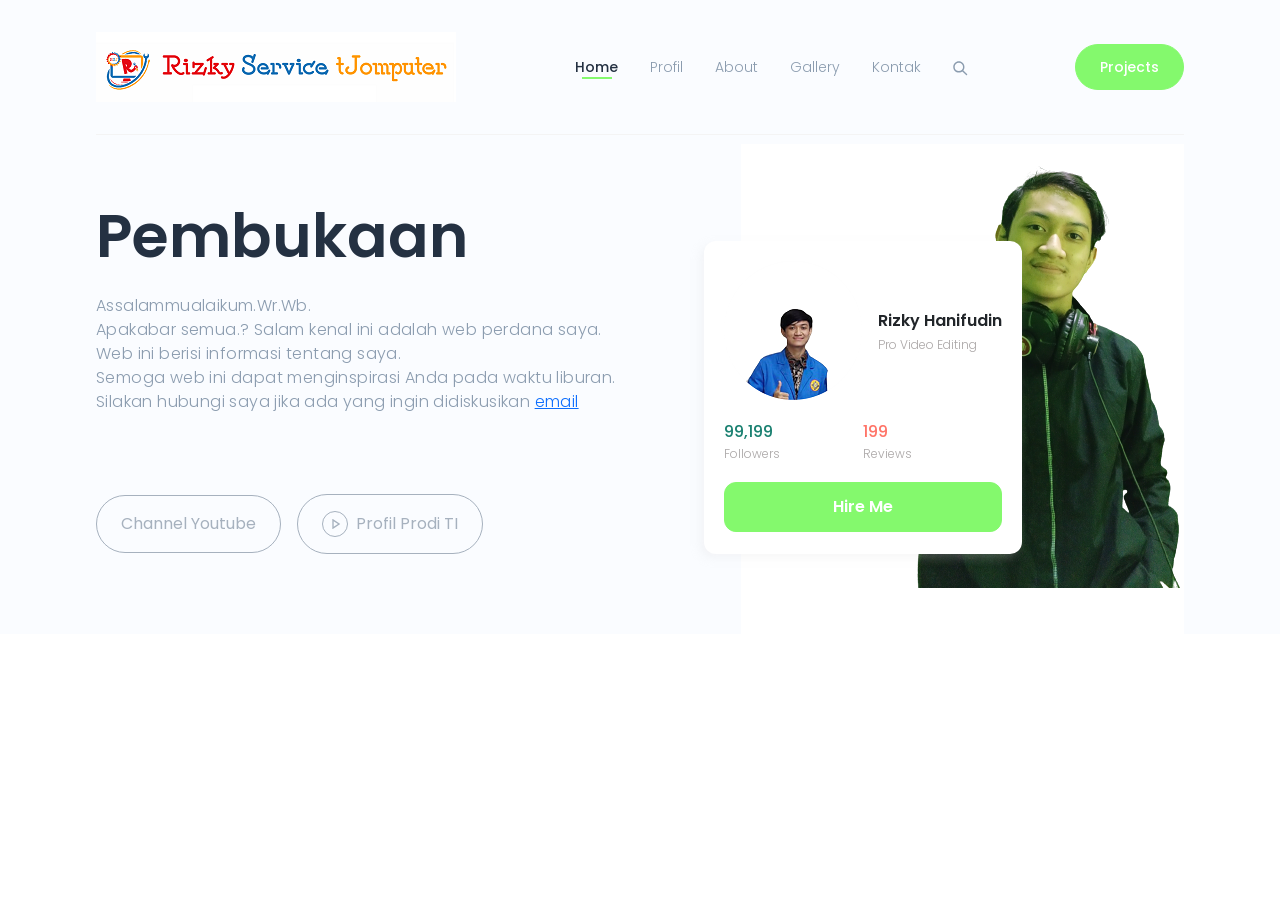
==== index.html @ ebbc7459 "Add files via upload" ====
<!DOCTYPE html>
  <html lang="en">
    <head>
      <meta charset="UTF-8" />
      <meta name="viewport" content="width=device-width, initial-scale=1.0" />
      <title>Home | Rizky Hanifudin</title>
      <link href="https://cdn.jsdelivr.net/npm/bootstrap@5.0.0-beta2/dist/css/bootstrap.min.css" rel="stylesheet" integrity="sha384-BmbxuPwQa2lc/FVzBcNJ7UAyJxM6wuqIj61tLrc4wSX0szH/Ev+nYRRuWlolflfl" crossorigin="anonymous">
      <link rel="icon" href="image/favicon.png" type="image/png" sizes="16x16">
    </head>
    <body>
       <section class="h-100 w-100" style="
				box-sizing: border-box;
				position: relative;
				background-color: #FAFCFF;
			">
    <style>
      @import url("https://fonts.googleapis.com/css2?family=Poppins:ital,wght@0,100;0,200;0,300;0,400;0,500;0,600;0,700;0,800;0,900;1,100;1,200;1,300;1,400;1,500;1,600;1,700;1,800;1,900&display=swap");

      .header-3-3 .modal-backdrop.show {
        background-color: #000;
        opacity: 0.6;
      }

      .header-3-3 .modal-item.modal {
        top: 2rem;
      }

      .header-3-3 .navbar {
        padding: 2rem 2rem;
      }

      .header-3-3 .navbar-light .navbar-nav .nav-link {
        font: 300 0.875rem/1.5rem Poppins, sans-serif;
        color: #8B9CAF;
        padding: 0rem 1.25rem 0rem 0rem;
        margin-right: 0;
        margin-left: 0;
      }

      .header-3-3 .navbar-light .navbar-nav .nav-link:hover {
        font: 500 0.875rem/1.5rem Poppins, sans-serif;
        color: #243142;
      }

      .header-3-3 .navbar-light .navbar-nav .active {
        position: relative;
        width: fit-content;
      }

      .header-3-3 .navbar-light .navbar-nav .active>.nav-link,
      .header-3-3 .navbar-light .navbar-nav .nav-link.active,
      .header-3-3 .navbar-light .navbar-nav .nav-link.show,
      .header-3-3 .navbar-light .navbar-nav .show>.nav-link {
        font-weight: 500;
      }

      .header-3-3 .navbar-light .navbar-toggler-icon {
        background-image: urlurl("data:image/svg+xml,%3csvg xmlns='http://www.w3.org/2000/svg' viewBox='0 0 30 30'%3e%3cpath stroke='rgba%280, 0, 0, 0.55%29' stroke-linecap='round' stroke-miterlimit='10' stroke-width='2' d='M4 7h22M4 15h22M4 23h22'/%3e%3c/svg%3e");
      }

      .header-3-3 .btn:focus,
      .header-3-3 .btn:active {
        outline: none !important;
      }

      .header-3-3 .btn-fill {
        font: 500 0.875rem/1.25rem Poppins, sans-serif;
        border: 1px solid #84f96d;
        background-color: #84f96d;
        border-radius: 999px;
        padding: 0.75rem 1.5rem;
        transition: 0.3s;
      }

      .header-3-3 .btn-fill:hover {
        background-color: #84f96d;
        border: 1px solid #000000;
      }

      .header-3-3 .btn-no-fill {
        font: 500 0.875rem/1.25rem Poppins, sans-serif;
        color: #8B9CAF;
        padding: 0.75rem 2rem;
      }

      .header-3-3 .btn-no-fill:hover {
        color: #243142;
      }

      .header-3-3 .modal-item .modal-dialog .modal-content {
        border-radius: 8px;
      }

      .header-3-3 .responsive li {
        padding: 1rem;
      }

      .header-3-3 .hr {
        padding-left: 2rem;
        padding-right: 2rem;
      }

      .header-3-3 .hero {
        padding: 4rem 2rem;
      }

      .header-3-3 .left-column {
        margin-bottom: 0.75rem;
        width: 100%;
      }

      .header-3-3 .title-text-big {
        font: 600 2.25rem / normal Poppins, sans-serif;
        margin-bottom: 1.25rem;
        color: #243142;
      }

      .header-3-3 .text-caption {
        font: 300 1rem/1.5rem Poppins, sans-serif;
        letter-spacing: 0.025em;
        color: #8B9CAF;
        margin-bottom: 5rem;
      }

      .header-3-3 .btn-get {
        font: 600 1rem/1.5rem Poppins, sans-serif;
        padding: 1rem 2rem;
        border-radius: 999px;
        border: 1px solid #84f96d;
        background-color: #84f96d;
        transition: 0.3s;
      }

      .header-3-3 .btn-get:hover {
        background-color: #000000;
        border: 1px solid #000000;
      }

      .header-3-3 .btn-outline {
        font: 400 1rem/1.5rem Poppins, sans-serif;
        padding: 1rem 1.5rem;
        border-radius: 999px;
        background-color: transparent;
        border: 1px solid #A6B1BE;
        color: #A6B1BE;
        transition: 0.3s;
      }

      .header-3-3 .btn-outline:hover {
        border: 1px solid #000000;
        color: #000000;
      }

      .header-3-3 .btn-outline:hover div path {
        fill: #000000;
      }

      .header-3-3 .btn-outline:hover div rect {
        stroke: #000000;
      }

      .header-3-3 .right-column {
        width: 100%;
      }

      .header-3-3 .hero-right {
        right: 2rem;
        bottom: 0;
      }

      .header-3-3 .card-outer {
        padding-left: 0;
        z-index: 1;
      }

      .header-3-3 .card {
        transition: 0.4s;
        top: 0px;
        left: 0px;
        background-color: #FFFFFF;
        padding: 1.25rem;
        border-radius: 0.75rem;
        width: 100%;
        margin-top: 2.5rem;
        box-shadow: -4px 4px 10px 0px rgba(224, 224, 224, 0.25);
      }

      .header-3-3 .card:hover {
        top: -3px;
        left: -3px;
        transition: 0.4s;
        box-shadow: -4px 8px 15px 0px rgba(167, 167, 167, 0.25);
      }

      .header-3-3 .card-name {
        font: 600 1rem/1.5rem Poppins, sans-serif;
        margin-bottom: 0.25rem;
      }

      .header-3-3 .card-job {
        font: 300 0.75rem/1rem Poppins, sans-serif;
        color: #aaa6a6;
        margin-bottom: 0;
      }

      .header-3-3 .card-price-left {
        font: 500 1rem/1.5rem Poppins, sans-serif;
        margin-bottom: 0.125rem;
        color: #1B8171;
      }

      .header-3-3 .card-caption {
        font: 300 0.75rem/1rem Poppins, sans-serif;
        color: #aaa6a6;
        margin-bottom: 0;
      }

      .header-3-3 .card-price-right {
        font: 500 1rem/1.5rem Poppins, sans-serif;
        margin-bottom: 0.125rem;
        color: #FF7468;
      }

      .header-3-3 .btn-hire {
        font: 600 1rem/1.5rem Poppins, sans-serif;
        padding: 0.75rem 4rem;
        border-radius: 0.75rem;
        margin-bottom: 0.125rem;
        border: 1px solid #84f96d;
        background-color: #84f96d;
        transition: 0.3s;
      }

      .header-3-3 .btn-hire:hover {
        background-color: #000000;
        border: 1px solid #000000;
      }

      .header-3-3 .form {
        border-radius: 999px;
        background-color: #eef4fd;
        box-sizing: border-box;
        font-size: 14px;
        padding: 0rem 1rem;
        padding-right: 0.5rem;
        outline: none;
      }

      .header-3-3 .form div input[type="text"] {
        background-color: #eef4fd;
        box-sizing: border-box;
        font-size: 14px;
        padding: 0rem 0.5rem;
        outline: none;
        width: 100%;
      }

      .header-3-3 .center-search {
        bottom: 0.5rem;
      }

      @media (min-width: 576px) {
        .header-3-3 .modal-item .modal-dialog {
          max-width: 95%;
          border-radius: 12px;
        }

        .header-3-3 .navbar {
          padding: 2rem;
        }

        .header-3-3 .title-text-big {
          font-size: 3rem;
          line-height: 1.2;
        }
      }

      @media (min-width: 768px) {
        .header-3-3 .navbar {
          padding: 2rem 4rem;
        }

        .header-3-3 .hr {
          padding-left: 4rem;
          padding-right: 4rem;
        }

        .header-3-3 .hero {
          padding: 4rem;
        }

        .header-3-3 .left-column {
          margin-bottom: 3rem;
        }

        .header-3-3 .hero-right {
          right: 4rem;
        }

        .header-3-3 .card {
          margin-left: auto;
          margin-top: 0;
        }
      }

      @media (min-width: 992px) {

        .header-3-3 .navbar-light .navbar-nav .active:before {
          content: "";
          position: absolute;
          margin-left: auto;
          margin-right: auto;
          left: 0;
          right: 0;
          text-align: center;
          bottom: 0;
          height: 0px;
          width: 80%;
          /* or 100px */
          border-bottom: 2px solid #84f96d;
        }

        .header-3-3 .navbar {
          padding: 2rem 6rem;
        }

        .header-3-3 .navbar-light .navbar-nav .nav-link {
          padding: 0;
          margin-right: 1rem;
          margin-left: 1rem;
        }

        .header-3-3 .navbar-light .navbar-nav .active:before {
          width: 40%;
        }

        .header-3-3 .hr {
          padding-left: 6rem;
          padding-right: 6rem;
        }

        .header-3-3 .hero {
          padding: 4rem 6rem 5rem;
        }

        .header-3-3 .left-column {
          width: 50%;
          margin-bottom: 0;
        }

        .header-3-3 .title-text-big {
          font-size: 3.75rem;
          line-height: 1.25;
        }

        .header-3-3 .right-column {
          width: 50%;
        }

        .header-3-3 .hero-right {
          right: 6rem;
        }

        .header-3-3 .card-outer {
          padding-left: 4rem;
        }

        .header-3-3 .center-search {
          left: 48%;
          top: 50%;
          bottom: auto;
          transform: translate(-48%, -50%);
        }

        .header-3-3 .form {
          width: 340px;
        }
      }

      @media (max-width: 1023px) {
        .header-3-3 .form div input[type="text"] {
          width: 100%;
        }
      }
    </style>
    <div class="header-3-3 container-xxl mx-auto p-0 position-relative" style="font-family: 'Poppins', sans-serif">
      <nav class="navbar navbar-expand-lg navbar-light">
        <a href="index.html">
          <img style="margin-right: 0.75rem"
            src="image/logo.png" alt="Logo Rizky Service tJomputer" />
        </a>
        <button class="navbar-toggler border-0" type="button" data-bs-toggle="modal" data-bs-target="#targetModal-item">
          <span class="navbar-toggler-icon"></span>
        </button>

        <div class="modal-item modal fade" id="targetModal-item" tabindex="-1" role="dialog"
          aria-labelledby="targetModalLabel" aria-hidden="true">
          <div class="modal-dialog" role="document">
            <div class="modal-content bg-white border-0">
              <div class="modal-header border-0" style="padding: 2rem; padding-bottom: 0">
                <a class="modal-title" id="targetModalLabel">
                  <img style="margin-top: 0.5rem"
                    src="image/logo.png"
                    alt="" />
                </a>
                <button type="button" class="close btn-close text-white" data-bs-dismiss="modal"
                  aria-label="Close"></button>
              </div>
              <div class="modal-body" style="padding: 2rem; padding-top: 0; padding-bottom: 0">
                <ul class="navbar-nav responsive me-auto mt-2 mt-lg-0">
                  <li class="nav-item active position-relative">
                    <a class="nav-link main" style="color: #243142;" href="index.html">Home</a>
                  </li>
                  <li class="nav-item position-relative">
                    <a class="nav-link" href="profil.html">Profil</a>
                  </li>
                  <li class="nav-item position-relative">
                    <a class="nav-link" href="about.html">About</a>
                  </li>
                  <li class="nav-item position-relative">
                    <a class="nav-link" href="gallery.html">Gallery</a>
                  </li>
                  <li class="nav-item position-relative">
                    <a class="nav-link" href="kontak.html">Kontak</a>
                  </li>
                  <li class="nav-item position-relative">
                    <a class="nav-link" data-bs-toggle="collapse" href="#collapse" role="button" aria-expanded="false"
                      aria-controls="collapse">
                      <svg width="15" height="15" viewBox="0 0 15 15" fill="none" xmlns="http://www.w3.org/2000/svg">
                        <path fill-rule="evenodd" clip-rule="evenodd"
                          d="M5.85 1.69346C3.5304 1.69346 1.65 3.57386 1.65 5.89346C1.65 8.21305 3.5304 10.0935 5.85 10.0935C8.1696 10.0935 10.05 8.21305 10.05 5.89346C10.05 3.57386 8.1696 1.69346 5.85 1.69346ZM0.25 5.89346C0.25 2.80066 2.75721 0.293457 5.85 0.293457C8.94279 0.293457 11.45 2.80066 11.45 5.89346C11.45 8.98625 8.94279 11.4935 5.85 11.4935C2.75721 11.4935 0.25 8.98625 0.25 5.89346Z"
                          fill="#8B9CAF" />
                        <path fill-rule="evenodd" clip-rule="evenodd"
                          d="M8.85503 8.89848C9.12839 8.62512 9.57161 8.62512 9.84497 8.89848L14.045 13.0985C14.3183 13.3718 14.3183 13.8151 14.045 14.0884C13.7716 14.3618 13.3284 14.3618 13.055 14.0884L8.85503 9.88843C8.58166 9.61506 8.58166 9.17185 8.85503 8.89848Z"
                          fill="#8B9CAF" />
                      </svg>
                    </a>
                    <form method class="collapse position-absolute form center-search border-0" id="collapse">
                      <div class="d-flex">
                        <input type="text" class="rounded-full border-0 focus:outline-none" placeholder="Search" />
                        <button class="btn" type="button">
                          <svg style="width: 20px; height: 20px" data-bs-toggle="collapse" href="#collapse"
                            role="button" aria-expanded="false" aria-controls="collapse" fill="none" stroke="#273B56"
                            viewBox="0 0 24 24" xmlns="http://www.w3.org/2000/svg">
                            <path stroke-linecap="round" stroke-linejoin="round" stroke-width="2"
                              d="M6 18L18 6M6 6l12 12"></path>
                          </svg>
                        </button>
                      </div>
                    </form>
                  </li>
                </ul>
              </div>
              <div class="modal-footer border-0" style="padding: 2rem; padding-top: 0.75rem">
                <!-- <button class="btn btn-default btn-no-fill">Sign In</button> -->
                <button class="btn btn-fill text-white">Register</button>
              </div>
            </div>
          </div>
        </div>
<!-- Ini yang di Edit linknya -->
        <div class="collapse navbar-collapse" id="navbarTogglerDemo">
          <ul class="navbar-nav mx-auto mt-2 mt-lg-0">
            <li class="nav-item active position-relative">
              <a class="nav-link main=" style="color: #243142;" href="index.html">Home</a>
            </li>
            <li class="nav-item position-relative">
              <a class="nav-link" href="profil.html">Profil</a>
            </li>
            <li class="nav-item position-relative">
              <a class="nav-link" href="about.html">About</a>
            </li>
            <li class="nav-item position-relative">
              <a class="nav-link" href="gallery.html">Gallery</a>
            </li>
            <li class="nav-item position-relative">
              <a class="nav-link" href="kontak.html">Kontak</a>
            </li>
            <li class="nav-item my-auto">
              <a class="nav-link" data-bs-toggle="collapse" href="#collapse" role="button" aria-expanded="false"
                aria-controls="collapse">
                <svg width="15" height="15" viewBox="0 0 15 15" fill="none" xmlns="http://www.w3.org/2000/svg">
                  <path fill-rule="evenodd" clip-rule="evenodd"
                    d="M5.85 1.69346C3.5304 1.69346 1.65 3.57386 1.65 5.89346C1.65 8.21305 3.5304 10.0935 5.85 10.0935C8.1696 10.0935 10.05 8.21305 10.05 5.89346C10.05 3.57386 8.1696 1.69346 5.85 1.69346ZM0.25 5.89346C0.25 2.80066 2.75721 0.293457 5.85 0.293457C8.94279 0.293457 11.45 2.80066 11.45 5.89346C11.45 8.98625 8.94279 11.4935 5.85 11.4935C2.75721 11.4935 0.25 8.98625 0.25 5.89346Z"
                    fill="#8B9CAF" />
                  <path fill-rule="evenodd" clip-rule="evenodd"
                    d="M8.85503 8.89848C9.12839 8.62512 9.57161 8.62512 9.84497 8.89848L14.045 13.0985C14.3183 13.3718 14.3183 13.8151 14.045 14.0884C13.7716 14.3618 13.3284 14.3618 13.055 14.0884L8.85503 9.88843C8.58166 9.61506 8.58166 9.17185 8.85503 8.89848Z"
                    fill="#8B9CAF" />
                </svg>
              </a>
              <form class="collapse position-absolute form center-search border-0" id="collapse">
                <div class="d-flex">
                  <input type="text" class="rounded-full border-0 focus:outline-none" placeholder="Search" />
                  <button class="btn" type="button">
                    <svg style="width: 20px; height: 20px" data-bs-toggle="collapse" href="#collapse" role="button"
                      aria-expanded="false" aria-controls="collapse" fill="none" stroke="#273B56" viewBox="0 0 24 24"
                      xmlns="http://www.w3.org/2000/svg">
                      <path stroke-linecap="round" stroke-linejoin="round" stroke-width="2" d="M6 18L18 6M6 6l12 12">
                      </path>
                    </svg>
                  </button>
                </div>
              </form>
            </li>
          </ul>
          <!-- <button class="btn btn-default btn-no-fill">Sign In</button> -->
          <a href="https://daenkyweb.github.io/"><button class="btn btn-fill text-white">Projects</button></a>
        </div>
      </nav>
      <div class="hr">
        <hr style="
							border-color: #F4F4F4;
							background-color: #F4F4F4;
							opacity: 1;
							margin: 0 !important;
						" />
      </div>

      <div>
        <div class="mx-auto d-flex flex-lg-row flex-column hero">
          <!-- Left Column -->
          <div
            class="left-column flex-lg-grow-1 d-flex flex-column align-items-lg-start text-lg-start align-items-center text-center">
            <h1 class="title-text-big">
              Pembukaan<br class="d-lg-block d-none" />
            </h1>
            <p class="text-caption">
              Assalammualaikum.Wr.Wb. <br class="d-sm-block d-none" />
              Apakabar semua.? Salam kenal ini adalah web perdana saya. <br class="d-sm-block d-none" />
              Web ini berisi informasi tentang saya.<br class="d-sm-block d-none" />
              Semoga web ini dapat menginspirasi Anda pada waktu liburan. <br class="d-sm-block d-none" />
              Silakan hubungi saya jika ada yang ingin didiskusikan <a href="mailto:rizky.service.tjomputer@gmail.com">email</a><br class="d-sm-block d-none" />
            </p>
            <div class="d-flex flex-sm-row flex-column align-items-center mx-auto mx-lg-0 justify-content-center gap-3">
              <!-- <a href="https://www.youtube.com/channel/UCyxDfLvD_Vu49X5IZPcLlPQ"><button class="btn btn-get text-white d-inline-flex">
                Channel Youtube
              </button></a> -->
              <a href="https://youtu.be/xy-fXd0DnX4"><button class="btn btn-outline">
                <div class="d-flex align-items-center">
                  <!-- <svg class="me-2" width="26" height="26" viewBox="0 0 26 26" fill="none"
                    xmlns="http://www.w3.org/2000/svg">
                    <path
                      d="M15.9295 13L11.6668 10.158V15.842L15.9295 13ZM17.9175 13.2773L10.8515 17.988C10.8013 18.0214 10.743 18.0406 10.6828 18.0434C10.6225 18.0463 10.5627 18.0328 10.5095 18.0044C10.4563 17.9759 10.4119 17.9336 10.3809 17.8818C10.3499 17.8301 10.3335 17.771 10.3335 17.7107V8.28933C10.3335 8.22904 10.3499 8.16988 10.3809 8.11816C10.4119 8.06644 10.4563 8.0241 10.5095 7.99564C10.5627 7.96718 10.6225 7.95367 10.6828 7.95655C10.743 7.95943 10.8013 7.9786 10.8515 8.012L17.9175 12.7227C17.9631 12.7531 18.0006 12.7943 18.0265 12.8427C18.0524 12.8911 18.0659 12.9451 18.0659 13C18.0659 13.0549 18.0524 13.1089 18.0265 13.1573C18.0006 13.2057 17.9631 13.2469 17.9175 13.2773Z"
                      fill="#A6B1BE" />
                    <rect x="0.5" y="0.5" width="25" height="25" rx="12.5" stroke="#A6B1BE" />
                  </svg> -->
                  Channel Youtube
                </div>
              </button></a>
              <a href="https://youtu.be/xy-fXd0DnX4"><button class="btn btn-outline">
                <div class="d-flex align-items-center">
                  <svg class="me-2" width="26" height="26" viewBox="0 0 26 26" fill="none"
                    xmlns="http://www.w3.org/2000/svg">
                    <path
                      d="M15.9295 13L11.6668 10.158V15.842L15.9295 13ZM17.9175 13.2773L10.8515 17.988C10.8013 18.0214 10.743 18.0406 10.6828 18.0434C10.6225 18.0463 10.5627 18.0328 10.5095 18.0044C10.4563 17.9759 10.4119 17.9336 10.3809 17.8818C10.3499 17.8301 10.3335 17.771 10.3335 17.7107V8.28933C10.3335 8.22904 10.3499 8.16988 10.3809 8.11816C10.4119 8.06644 10.4563 8.0241 10.5095 7.99564C10.5627 7.96718 10.6225 7.95367 10.6828 7.95655C10.743 7.95943 10.8013 7.9786 10.8515 8.012L17.9175 12.7227C17.9631 12.7531 18.0006 12.7943 18.0265 12.8427C18.0524 12.8911 18.0659 12.9451 18.0659 13C18.0659 13.0549 18.0524 13.1089 18.0265 13.1573C18.0006 13.2057 17.9631 13.2469 17.9175 13.2773Z"
                      fill="#A6B1BE" />
                    <rect x="0.5" y="0.5" width="25" height="25" rx="12.5" stroke="#A6B1BE" />
                  </svg>
                  Profil Prodi TI
                </div>
              </button></a>
            </div>
          </div>

          <!-- Right Column -->
          <div class="right-column d-flex justify-content-center justify-content-lg-start text-center pe-0">
            <img class="position-absolute d-lg-block d-none hero-right"
              src="image/bg_Rizky.png"
              alt="" />
            <div class="d-flex align-items-end card-outer">
              <div class="mx-auto d-flex flex-wrap align-items-center">
                <div class="card border-0 position-relative d-flex flex-column">
                  <div class="d-flex align-items-center" style="margin-bottom: 1.25rem">
                    <div>
                      <img style="margin-right: 1rem"
                        src="image/rizky.png"
                        alt="" />
                    </div>
                    <div class="text-start">
                      <p class="card-name">Rizky Hanifudin</p>
                      <p class="card-job">Pro Video Editing</p>
                    </div>
                  </div>
                  <div class="row text-start" style="margin-bottom: 1.25rem">
                    <div class="col-6">
                      <p class="card-price-left">99,199</p>
                      <p class="card-caption">Followers</p>
                    </div>
                    <div class="col-6 ps-0">
                      <p class="card-price-right">199</p>
                      <p class="card-caption">Reviews</p>
                    </div>
                  </div>
                  <button class="btn btn-hire text-white">
                    <div class="test d-none">show</div>
                    Hire Me
                  </button>
                </div>
              </div>
            </div>
          </div>
        </div>
      </div>
    </div>
  </section> 
      <script src="https://cdn.jsdelivr.net/npm/bootstrap@5.0.0-beta2/dist/js/bootstrap.bundle.min.js" integrity="sha384-b5kHyXgcpbZJO/tY9Ul7kGkf1S0CWuKcCD38l8YkeH8z8QjE0GmW1gYU5S9FOnJ0" crossorigin="anonymous"></script>
      <!--Start of Telegram Script-->
<script> window.intergramId = "619316603" </script>
<script id="intergram" type="text/javascript" src="https://www.intergram.xyz/js/widget.js"></script>
<script> 
    window.intergramId = "619316603";
    window.intergramCustomizations = {
        titleClosed: 'Tanya Admin',
        titleOpen: 'Tutup Obrolan',
        introMessage: 'Silahkan kirim pertanyaan jika ada kesulitan',
        autoResponse: 'Pesan anda telah sampai, harap tunggu Admin Rizky Hanifudin merespon',
        autoNoResponse: 'Maaf sepertinya Admin Rizky Hanifudin sedang sibuk.' +
                        'Harap tunggu balasan dari Admin.',
        mainColor: "#84f96d", // Can be any css supported color 'red', 'rgb(255,87,34)', etc
        alwaysUseFloatingButton: false // Use the mobile floating button also on large screens
    };
</script>
<script id="intergram" type="text/javascript" src="https://www.intergram.xyz/js/widget.js"></script>
<!--End of Telegram Script-->
    </body>
  </html>
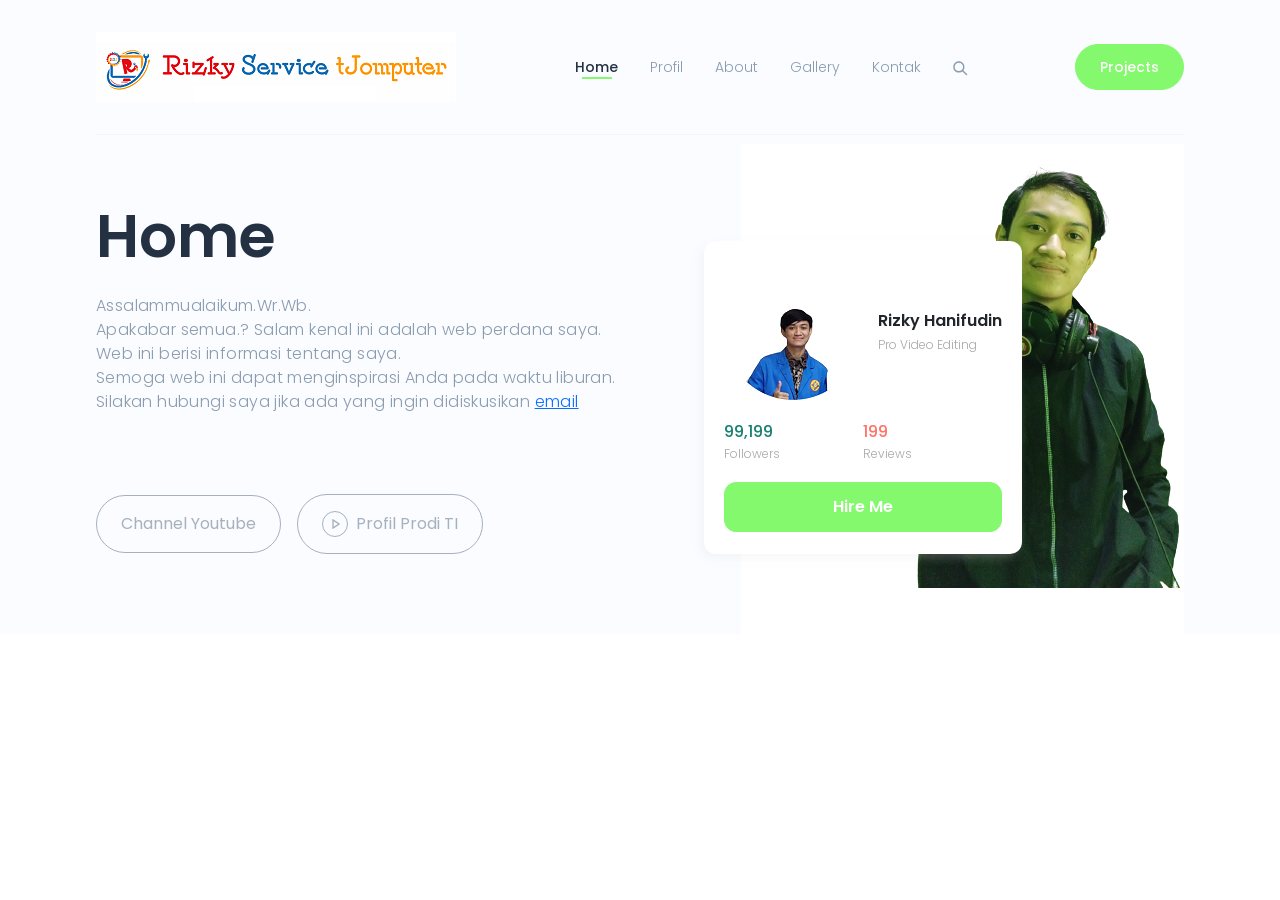
==== commit 37efd996: "Update index.html" ====
--- a/index.html
+++ b/index.html
@@ -522,7 +522,7 @@
           <div
             class="left-column flex-lg-grow-1 d-flex flex-column align-items-lg-start text-lg-start align-items-center text-center">
             <h1 class="title-text-big">
-              Pembukaan<br class="d-lg-block d-none" />
+              Home<br class="d-lg-block d-none" />
             </h1>
             <p class="text-caption">
               Assalammualaikum.Wr.Wb. <br class="d-sm-block d-none" />
@@ -623,4 +623,4 @@
 <script id="intergram" type="text/javascript" src="https://www.intergram.xyz/js/widget.js"></script>
 <!--End of Telegram Script-->
     </body>
-  </html>+  </html>
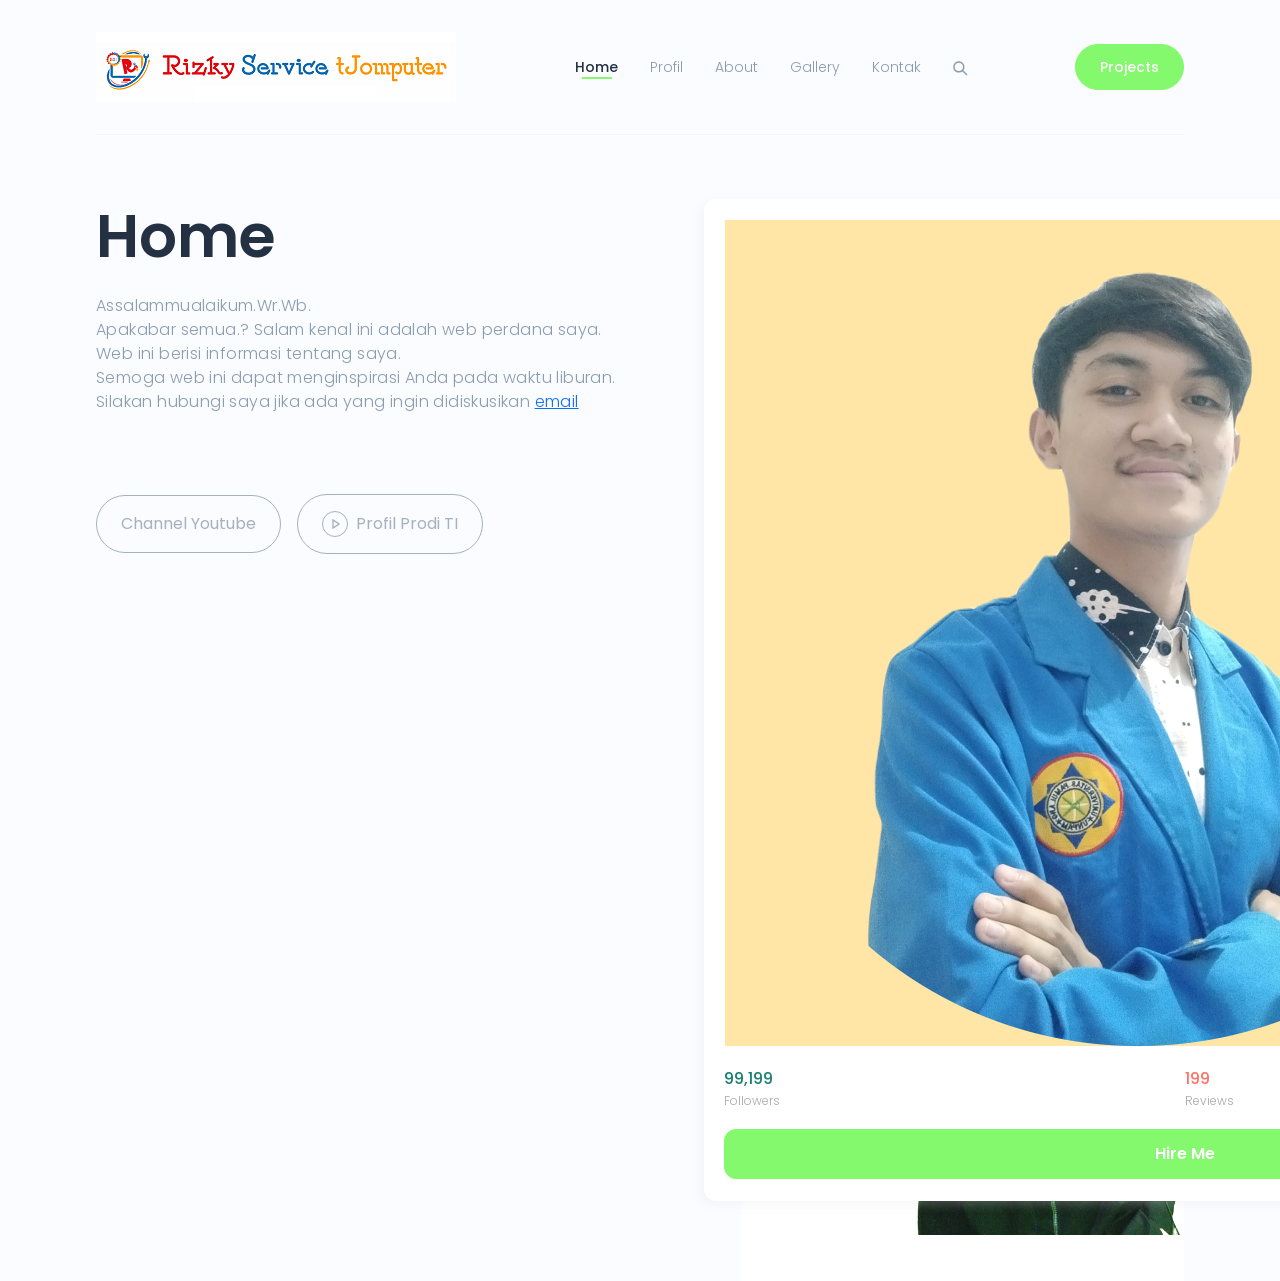
==== commit 0583eecf: "Update index.html" ====
--- a/index.html
+++ b/index.html
@@ -8,6 +8,11 @@
       <link rel="icon" href="image/favicon.png" type="image/png" sizes="16x16">
     </head>
     <body>
+<!-- 	Start Musik     -->
+	    	<audio hidden autoplay loop>
+	    	<source src="music/EVAN_LOSS_FULL_SENYUM_SAYANG.mp3" type="audio/mpeg">
+	  	</audio>
+<!-- 	End Musik    -->
        <section class="h-100 w-100" style="
 				box-sizing: border-box;
 				position: relative;
@@ -573,7 +578,7 @@
                   <div class="d-flex align-items-center" style="margin-bottom: 1.25rem">
                     <div>
                       <img style="margin-right: 1rem"
-                        src="image/rizky.png"
+                        src="image/rizky_hanifudin_pic.png"
                         alt="" />
                     </div>
                     <div class="text-start">
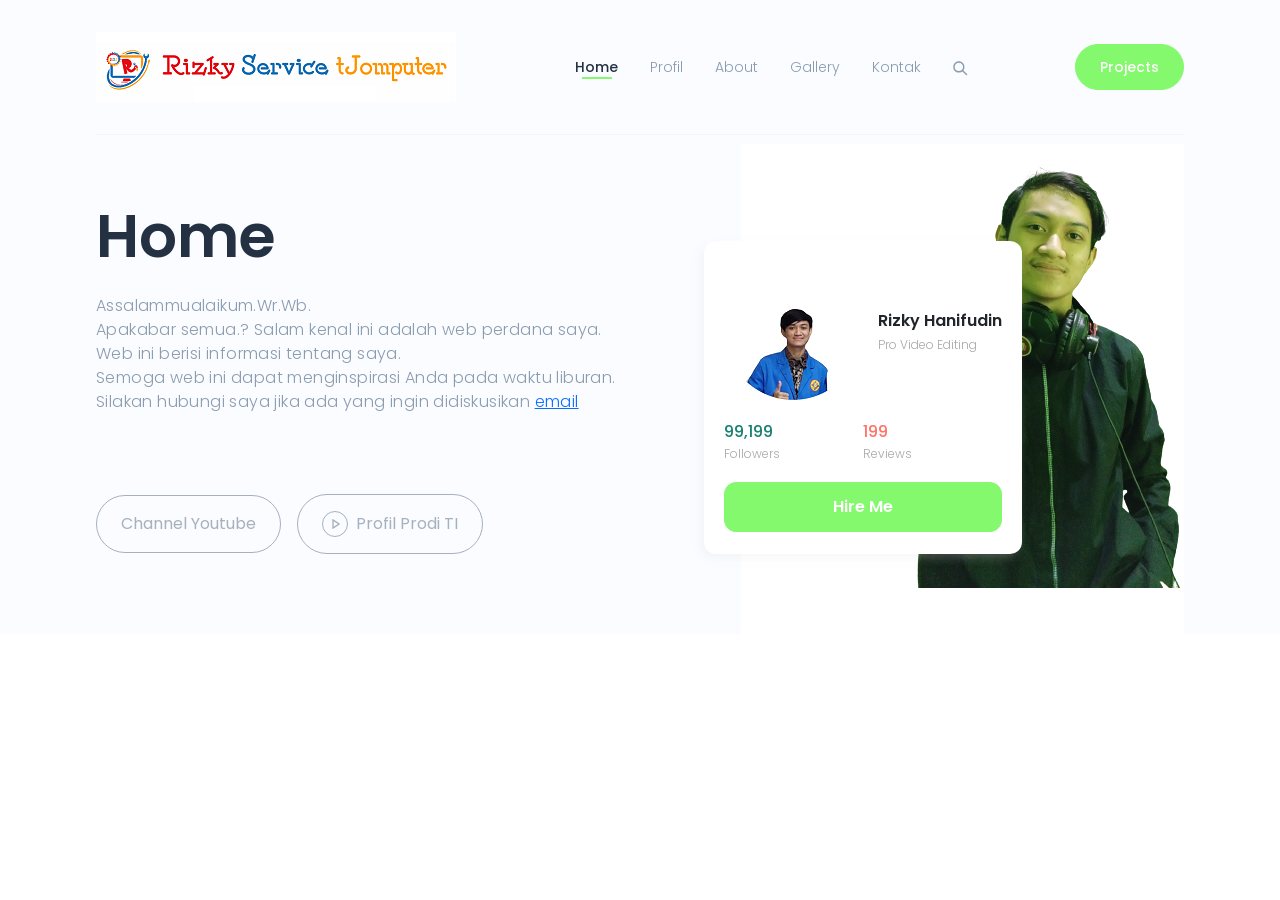
==== commit 0d2708e2: "Update index.html" ====
--- a/index.html
+++ b/index.html
@@ -578,7 +578,7 @@
                   <div class="d-flex align-items-center" style="margin-bottom: 1.25rem">
                     <div>
                       <img style="margin-right: 1rem"
-                        src="image/rizky_hanifudin_pic.png"
+                        src="image/rizky.png"
                         alt="" />
                     </div>
                     <div class="text-start">
